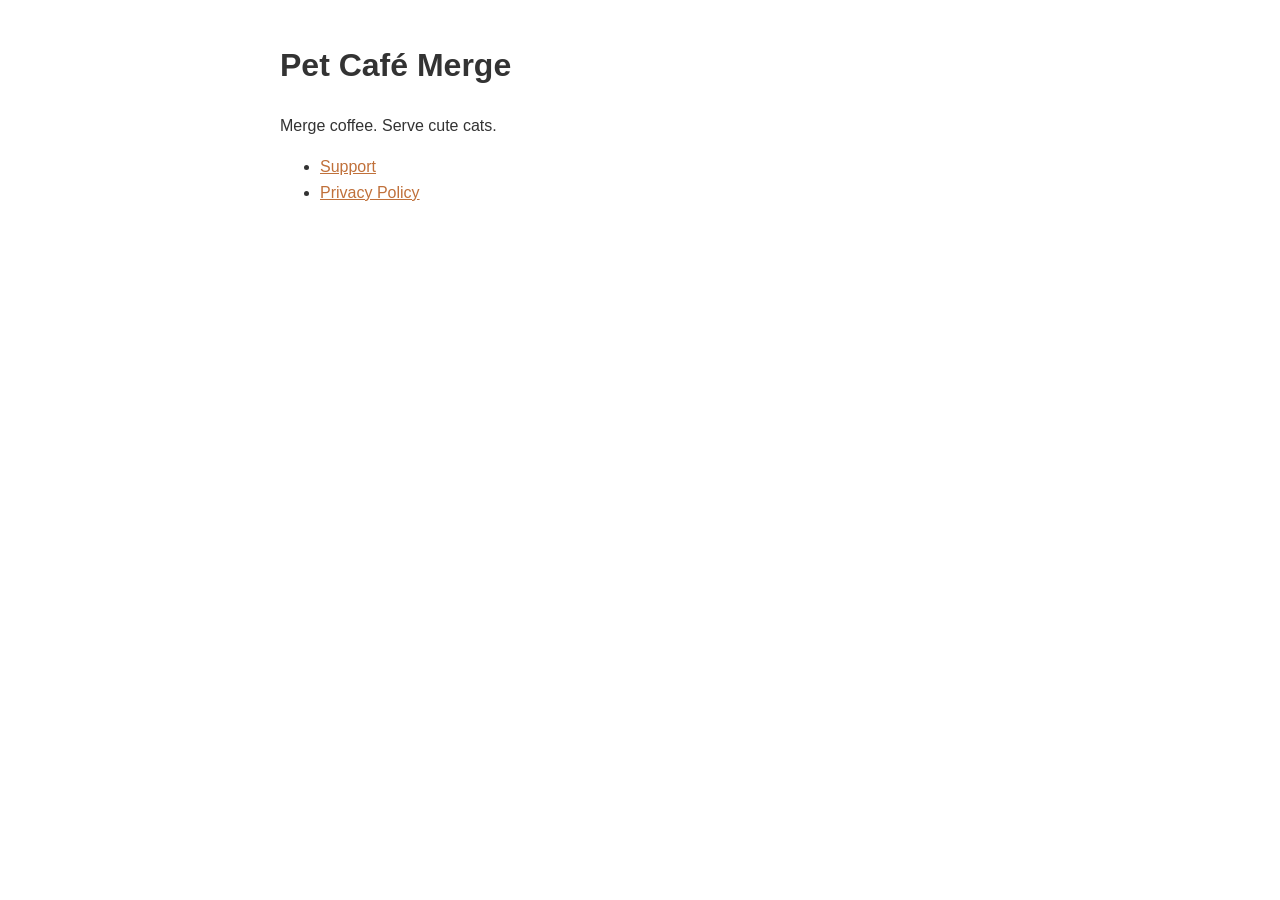
==== index.html @ c70dab59 "Privacy policy and support pages" ====
<!doctype html><html lang="en"><head><meta charset="utf-8"><meta name="viewport" content="width=device-width,initial-scale=1"><title>Pet Café Merge</title>
<style>body{font-family:-apple-system,Helvetica,Arial,sans-serif;max-width:720px;margin:40px auto;padding:0 20px;line-height:1.6;color:#333}a{color:#c0703a}</style></head>
<body><h1>Pet Café Merge</h1><p>Merge coffee. Serve cute cats.</p>
<ul><li><a href="support.html">Support</a></li><li><a href="privacy.html">Privacy Policy</a></li></ul></body></html>
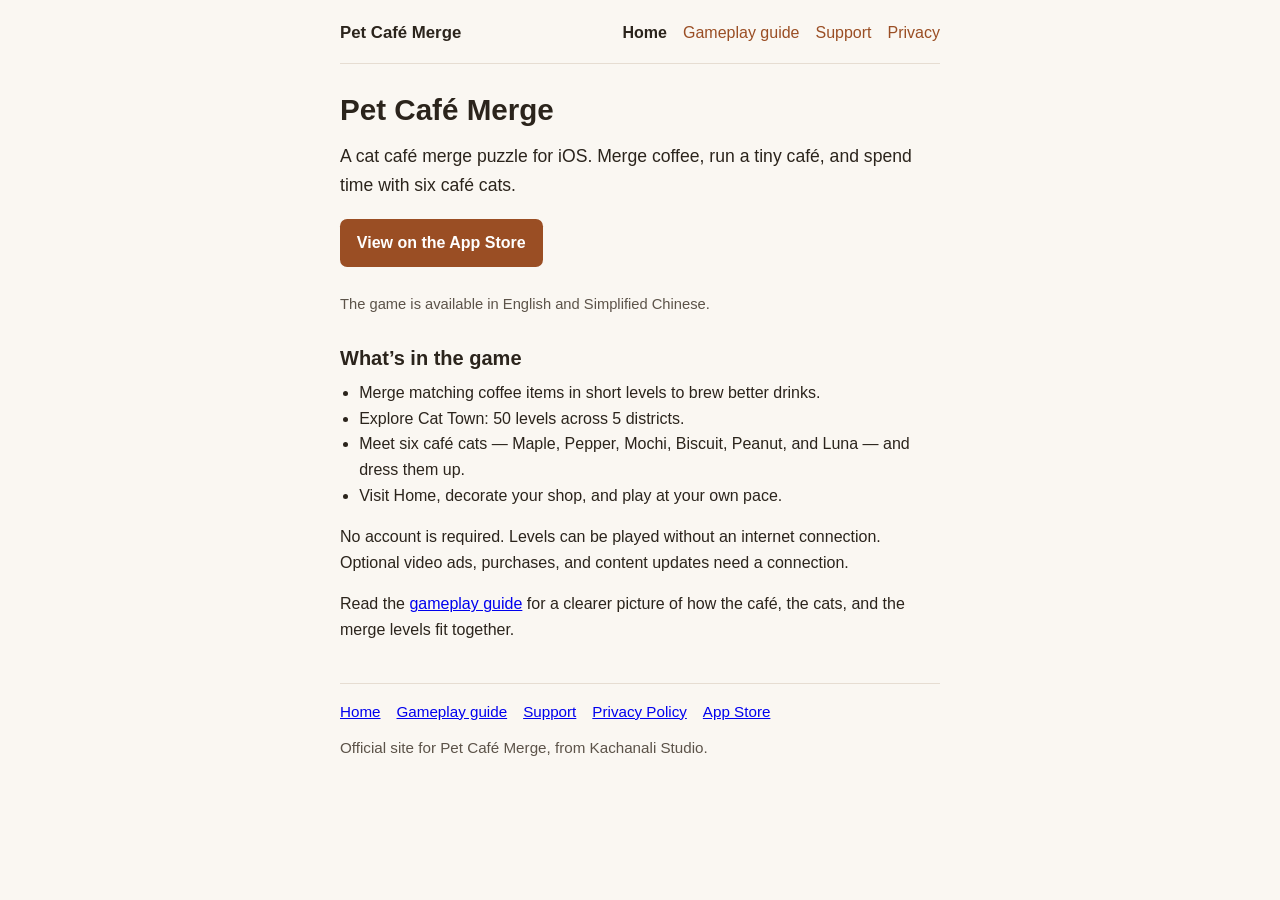
==== commit a71d1765: "Add official English homepage and gameplay guide for SEO trial Replace the one-line homepage with an" ====
--- a/index.html
+++ b/index.html
@@ -1,4 +1,72 @@
-<!doctype html><html lang="en"><head><meta charset="utf-8"><meta name="viewport" content="width=device-width,initial-scale=1"><title>Pet Café Merge</title>
-<style>body{font-family:-apple-system,Helvetica,Arial,sans-serif;max-width:720px;margin:40px auto;padding:0 20px;line-height:1.6;color:#333}a{color:#c0703a}</style></head>
-<body><h1>Pet Café Merge</h1><p>Merge coffee. Serve cute cats.</p>
-<ul><li><a href="support.html">Support</a></li><li><a href="privacy.html">Privacy Policy</a></li></ul></body></html>
+<!DOCTYPE html>
+<html lang="en">
+<head>
+  <meta charset="utf-8">
+  <meta name="viewport" content="width=device-width, initial-scale=1">
+  <title>Pet Café Merge – a cat café merge puzzle for iOS</title>
+  <meta name="description" content="Pet Café Merge is a cozy cat café merge puzzle for iOS. Merge coffee, explore 50 levels across 5 districts, and dress up six café cats. English and Simplified Chinese.">
+  <link rel="canonical" href="https://ninja9998877.github.io/pet-cafe-merge-site/">
+  <link rel="stylesheet" href="styles.css">
+  <meta property="og:type" content="website">
+  <meta property="og:title" content="Pet Café Merge – a cat café merge puzzle for iOS">
+  <meta property="og:description" content="Merge coffee, explore 50 levels across 5 districts, and dress up six café cats. Available on the App Store.">
+  <meta property="og:url" content="https://ninja9998877.github.io/pet-cafe-merge-site/">
+  <script type="application/ld+json">
+  {
+    "@context": "https://schema.org",
+    "@type": "SoftwareApplication",
+    "name": "Pet Café Merge",
+    "applicationCategory": "GameApplication",
+    "operatingSystem": "iOS",
+    "description": "A cozy cat café merge puzzle. Merge coffee, explore 50 levels across 5 districts, and dress up six café cats.",
+    "url": "https://ninja9998877.github.io/pet-cafe-merge-site/",
+    "installUrl": "https://apps.apple.com/us/app/id6816953184",
+    "inLanguage": ["en", "zh-Hans"],
+    "author": { "@type": "Organization", "name": "Kachanali Studio" }
+  }
+  </script>
+</head>
+<body>
+  <div class="wrap">
+    <header class="site-header">
+      <a class="site-mark" href="./">Pet Café Merge</a>
+      <nav class="site-nav" aria-label="Primary">
+        <a href="./" aria-current="page">Home</a>
+        <a href="guide.html">Gameplay guide</a>
+        <a href="support.html">Support</a>
+        <a href="https://ninja9998877.github.io/pet-cafe-merge-privacy/">Privacy</a>
+      </nav>
+    </header>
+
+    <main>
+      <h1>Pet Café Merge</h1>
+      <p class="lede">A cat café merge puzzle for iOS. Merge coffee, run a tiny café, and spend time with six café cats.</p>
+      <p><a class="cta" href="https://apps.apple.com/us/app/id6816953184?ct=official-site-home&amp;mt=8">View on the App Store</a></p>
+      <p class="cta-note">The game is available in English and Simplified Chinese.</p>
+
+      <h2>What’s in the game</h2>
+      <ul>
+        <li>Merge matching coffee items in short levels to brew better drinks.</li>
+        <li>Explore Cat Town: 50 levels across 5 districts.</li>
+        <li>Meet six café cats — Maple, Pepper, Mochi, Biscuit, Peanut, and Luna — and dress them up.</li>
+        <li>Visit Home, decorate your shop, and play at your own pace.</li>
+      </ul>
+
+      <p>No account is required. Levels can be played without an internet connection. Optional video ads, purchases, and content updates need a connection.</p>
+
+      <p>Read the <a href="guide.html">gameplay guide</a> for a clearer picture of how the café, the cats, and the merge levels fit together.</p>
+    </main>
+
+    <footer class="site-footer">
+      <nav aria-label="Footer">
+        <a href="./">Home</a>
+        <a href="guide.html">Gameplay guide</a>
+        <a href="support.html">Support</a>
+        <a href="https://ninja9998877.github.io/pet-cafe-merge-privacy/">Privacy Policy</a>
+        <a href="https://apps.apple.com/us/app/id6816953184?ct=official-site-home&amp;mt=8">App Store</a>
+      </nav>
+      <p>Official site for Pet Café Merge, from Kachanali Studio.</p>
+    </footer>
+  </div>
+</body>
+</html>
--- a/styles.css
+++ b/styles.css
@@ -0,0 +1,146 @@
+/* Shared styles for the Pet Café Merge official site. No tracking, no webfonts. */
+:root {
+  --text: #2b241c;
+  --muted: #5c5349;
+  --bg: #faf7f2;
+  --card: #ffffff;
+  --accent: #9a4e24;
+  --accent-hover: #7a3c1b;
+  --line: #e6ddd2;
+  --focus: #1d4e89;
+}
+
+* { box-sizing: border-box; }
+
+html {
+  font-size: 100%;
+  -webkit-text-size-adjust: 100%;
+}
+
+body {
+  margin: 0;
+  background: var(--bg);
+  color: var(--text);
+  font-family: -apple-system, BlinkMacSystemFont, "Segoe UI", Helvetica, Arial, "PingFang SC", sans-serif;
+  line-height: 1.6;
+}
+
+.wrap {
+  max-width: 40rem;
+  margin: 0 auto;
+  padding: 1.25rem 1.25rem 3rem;
+}
+
+.site-header {
+  display: flex;
+  flex-wrap: wrap;
+  align-items: baseline;
+  justify-content: space-between;
+  gap: 0.75rem 1.25rem;
+  padding-bottom: 1rem;
+  border-bottom: 1px solid var(--line);
+  margin-bottom: 1.75rem;
+}
+
+.site-mark {
+  font-weight: 650;
+  color: var(--text);
+  text-decoration: none;
+  font-size: 1.05rem;
+}
+
+.site-nav {
+  display: flex;
+  flex-wrap: wrap;
+  gap: 0.5rem 1rem;
+}
+
+.site-nav a {
+  color: var(--accent);
+  text-decoration: none;
+}
+
+.site-nav a:hover,
+.site-mark:hover,
+a:hover {
+  color: var(--accent-hover);
+  text-decoration: underline;
+}
+
+.site-nav a[aria-current="page"] {
+  color: var(--text);
+  text-decoration: none;
+  font-weight: 600;
+}
+
+h1 {
+  font-size: 1.85rem;
+  line-height: 1.25;
+  margin: 0 0 0.85rem;
+}
+
+h2 {
+  font-size: 1.25rem;
+  line-height: 1.3;
+  margin: 1.75rem 0 0.6rem;
+}
+
+p, ul { margin: 0 0 1rem; }
+
+ul { padding-left: 1.2rem; }
+
+.lede {
+  font-size: 1.1rem;
+  color: var(--text);
+}
+
+.muted { color: var(--muted); }
+
+.cta {
+  display: inline-block;
+  margin: 0.25rem 0 1.25rem;
+  padding: 0.7rem 1.05rem;
+  background: var(--accent);
+  color: #fff !important;
+  text-decoration: none !important;
+  border-radius: 0.45rem;
+  font-weight: 650;
+}
+
+.cta:hover,
+.cta:focus-visible {
+  background: var(--accent-hover);
+}
+
+a:focus-visible,
+.site-mark:focus-visible,
+.site-nav a:focus-visible {
+  outline: 3px solid var(--focus);
+  outline-offset: 2px;
+}
+
+.cta-note {
+  font-size: 0.92rem;
+  color: var(--muted);
+  margin-top: -0.6rem;
+}
+
+.site-footer {
+  margin-top: 2.5rem;
+  padding-top: 1rem;
+  border-top: 1px solid var(--line);
+  color: var(--muted);
+  font-size: 0.95rem;
+}
+
+.site-footer nav {
+  display: flex;
+  flex-wrap: wrap;
+  gap: 0.5rem 1rem;
+  margin-bottom: 0.75rem;
+}
+
+@media (max-width: 420px) {
+  h1 { font-size: 1.55rem; }
+  .wrap { padding: 1rem 1rem 2.5rem; }
+}
